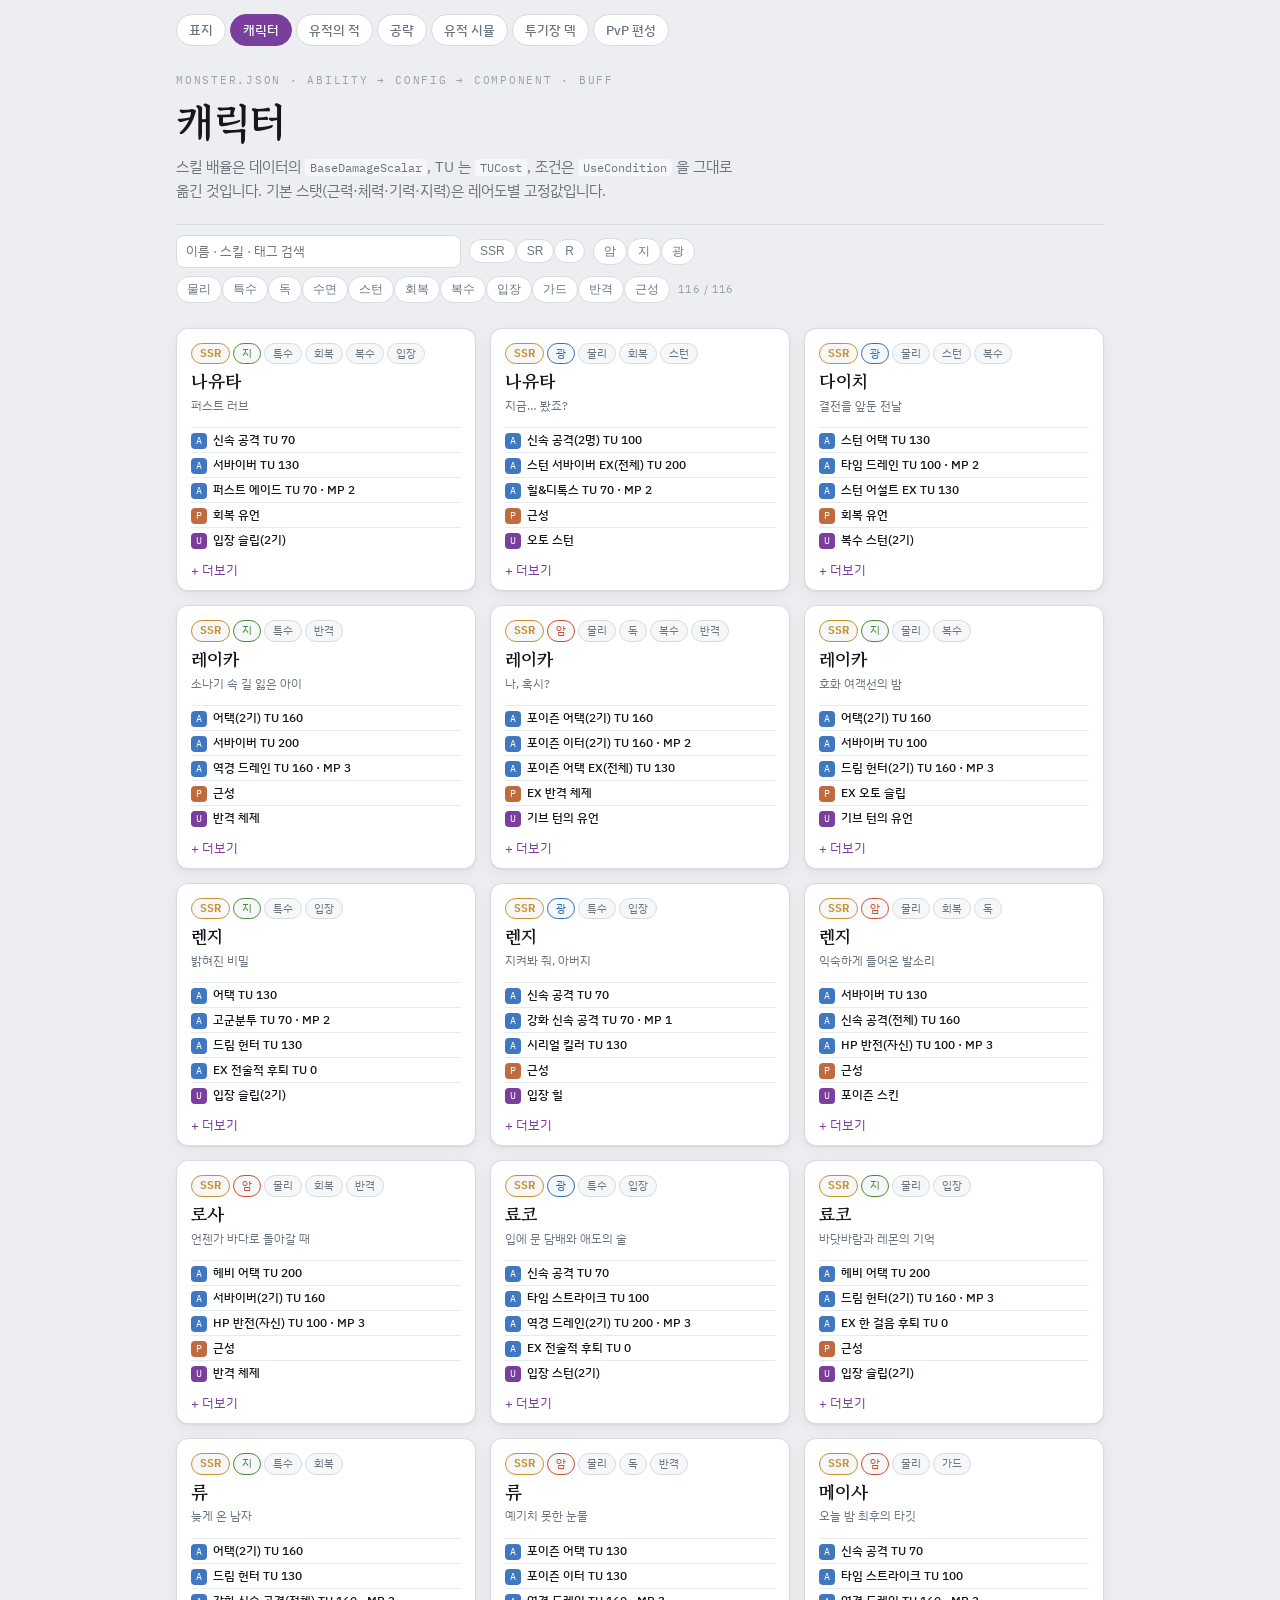
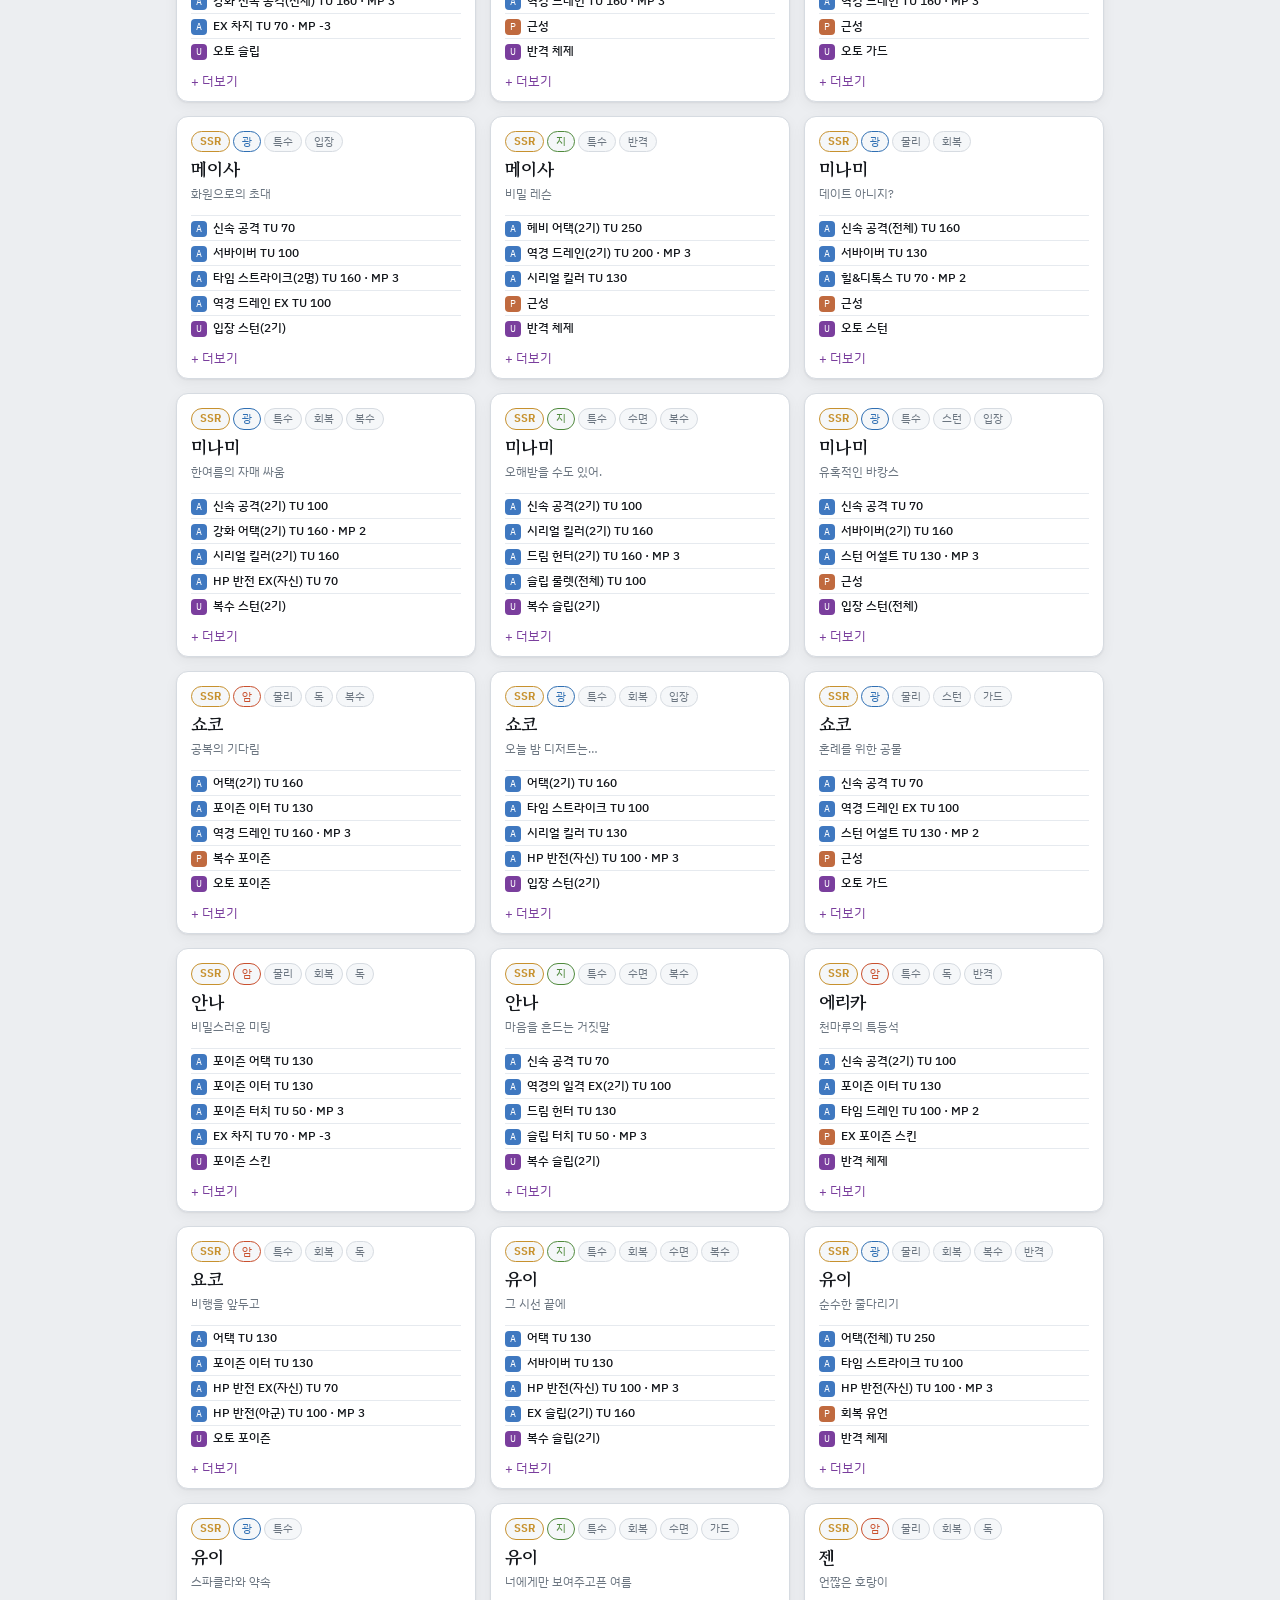
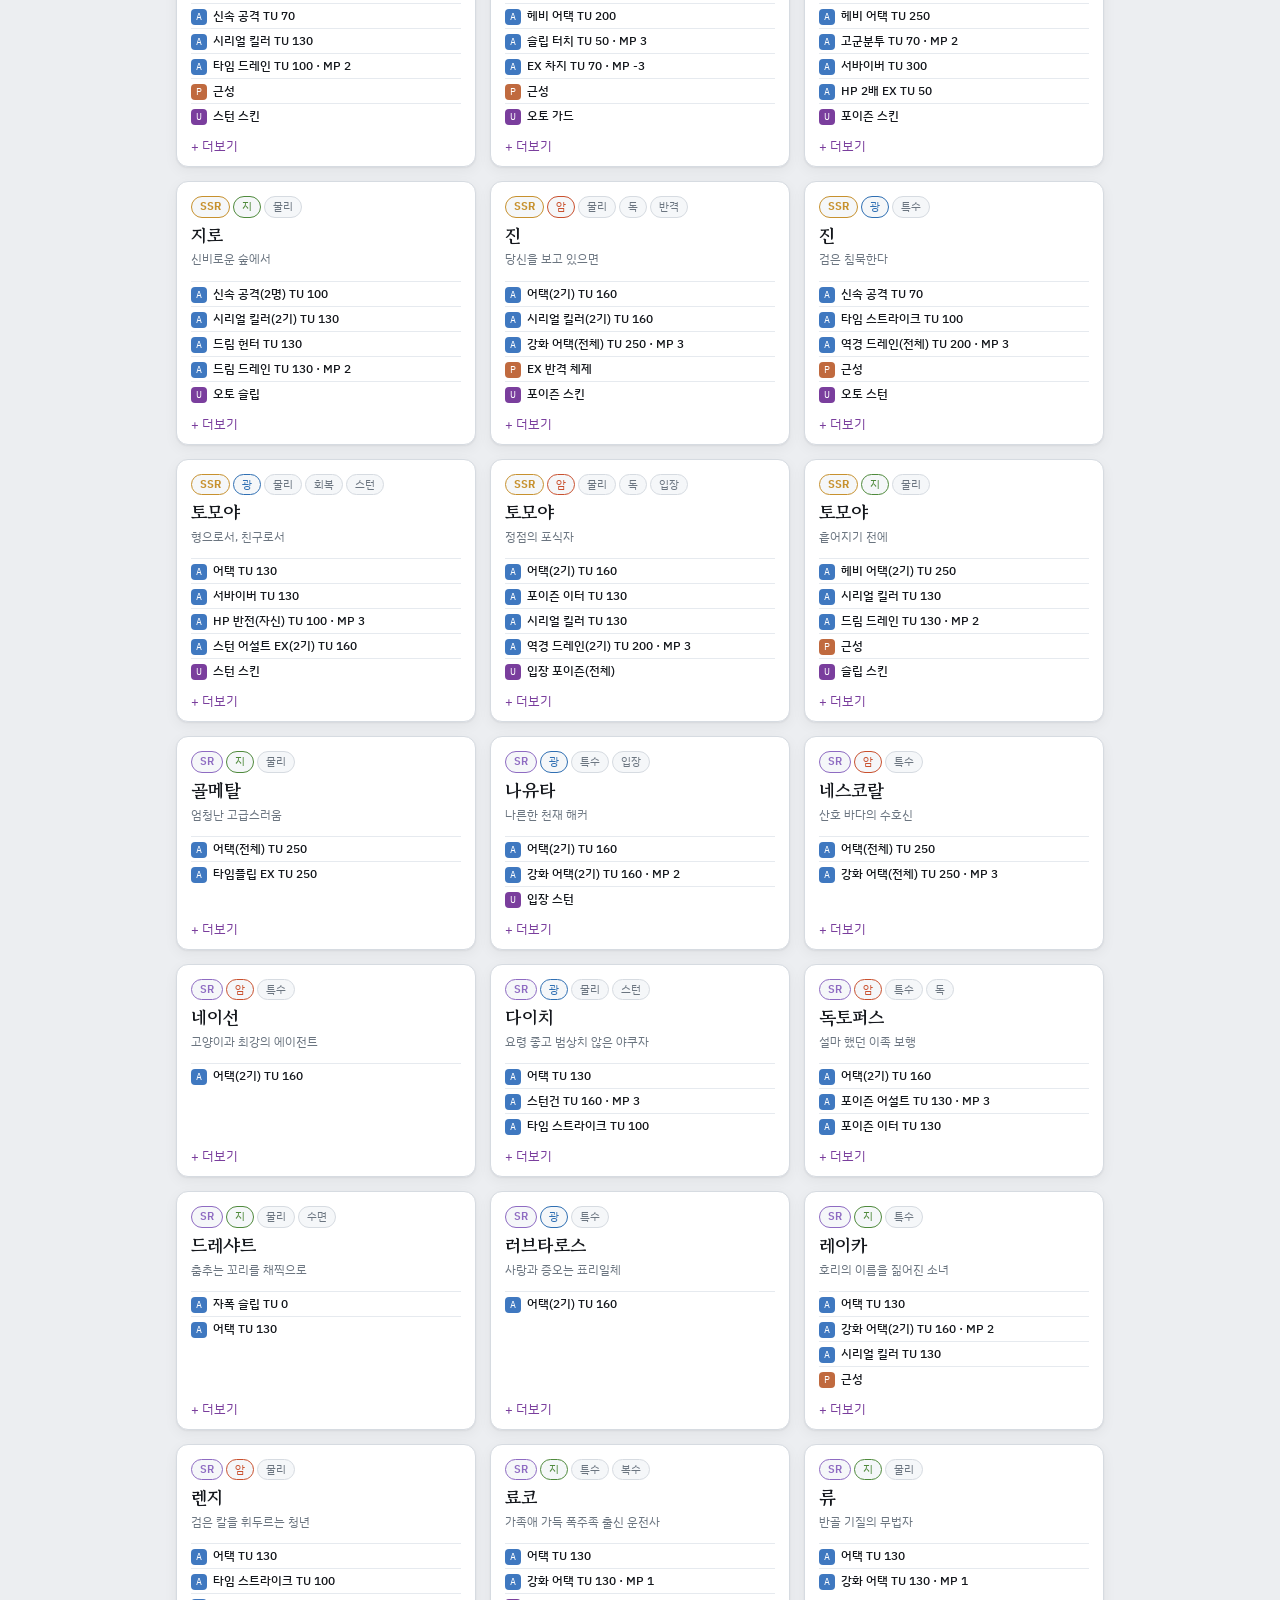
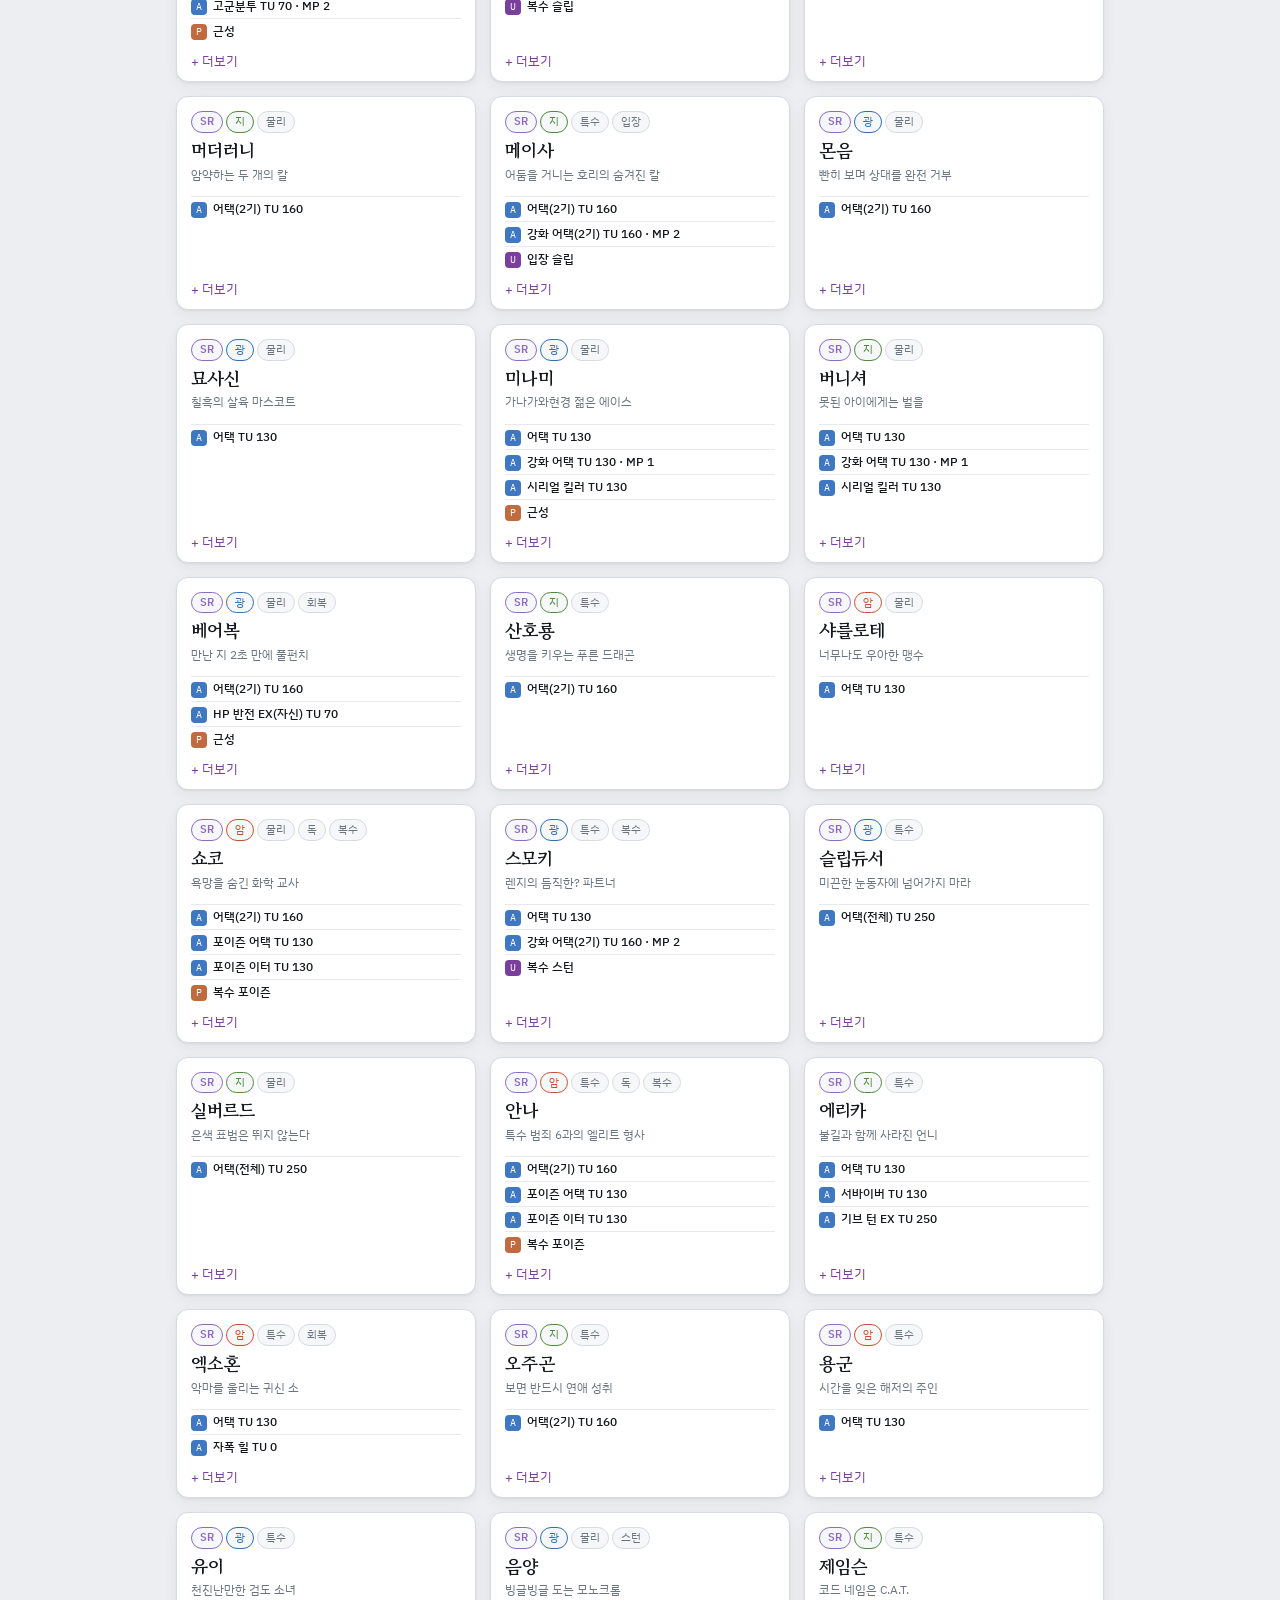
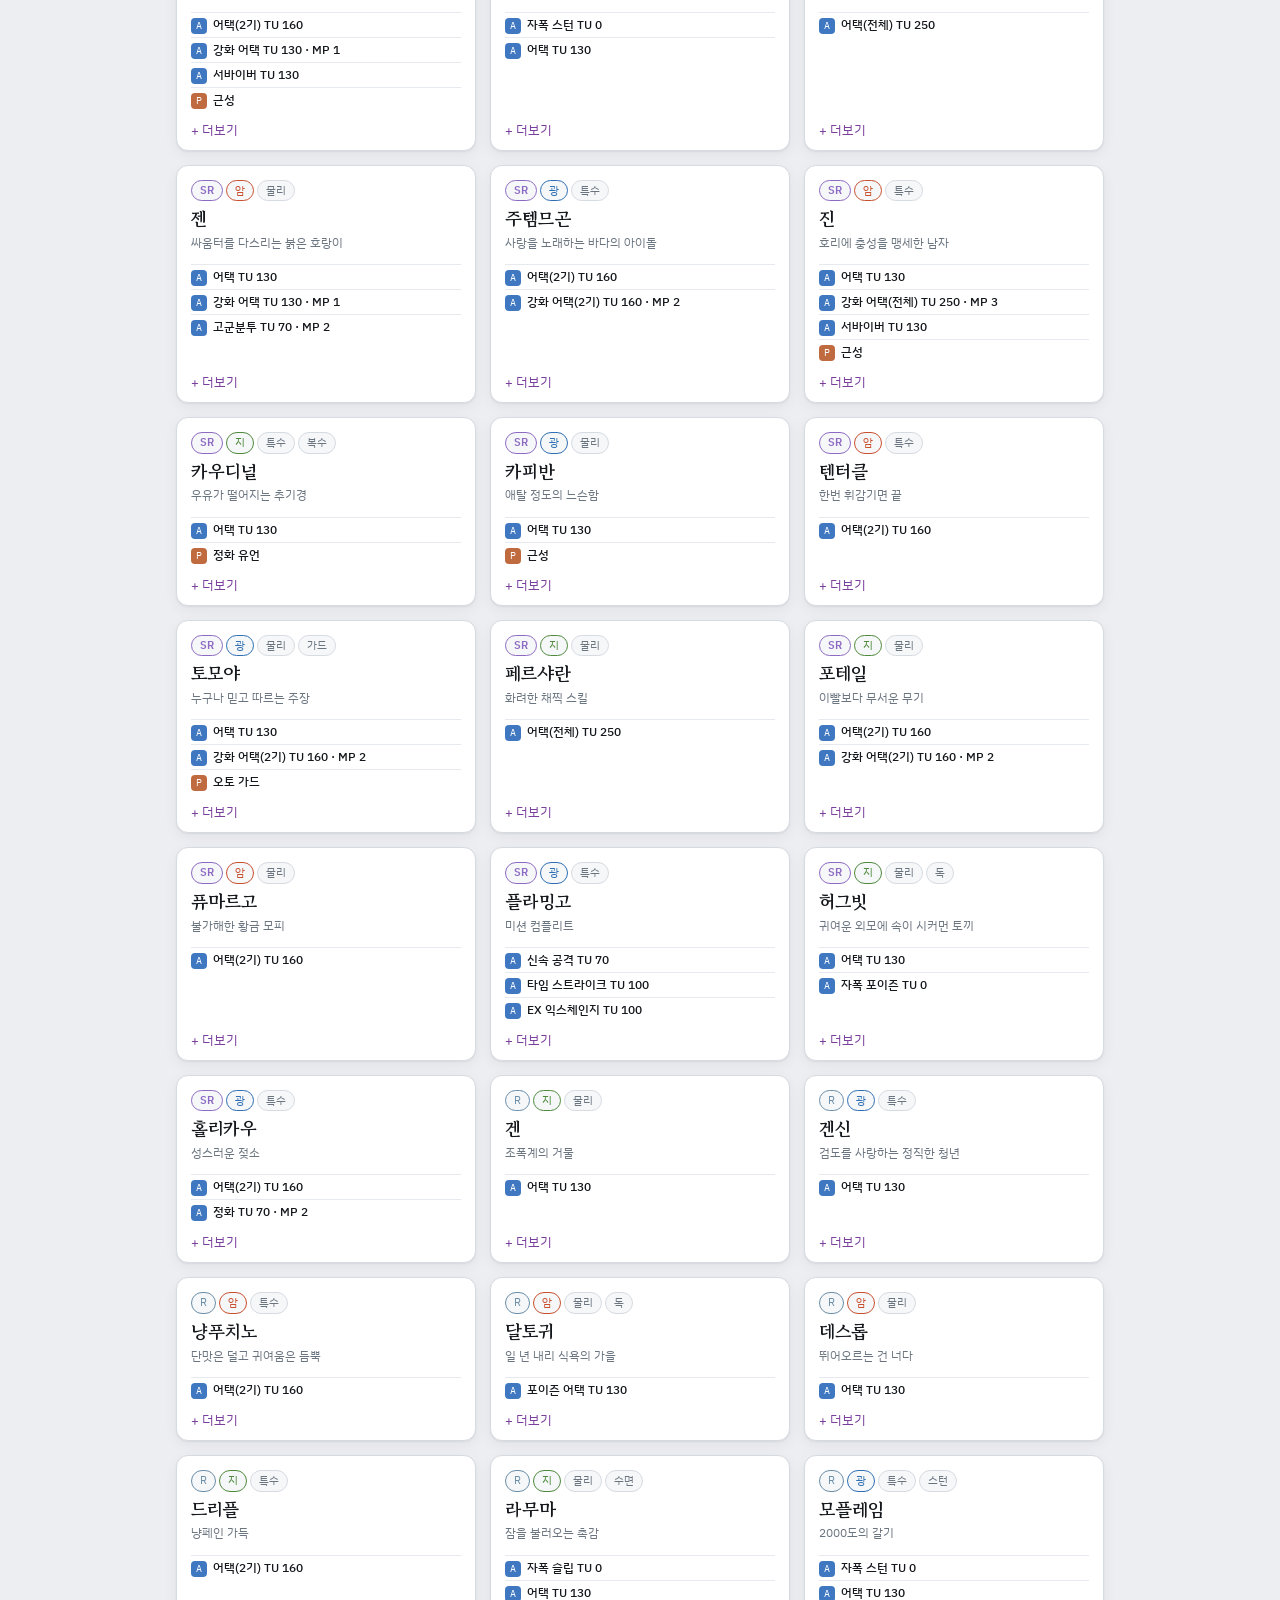
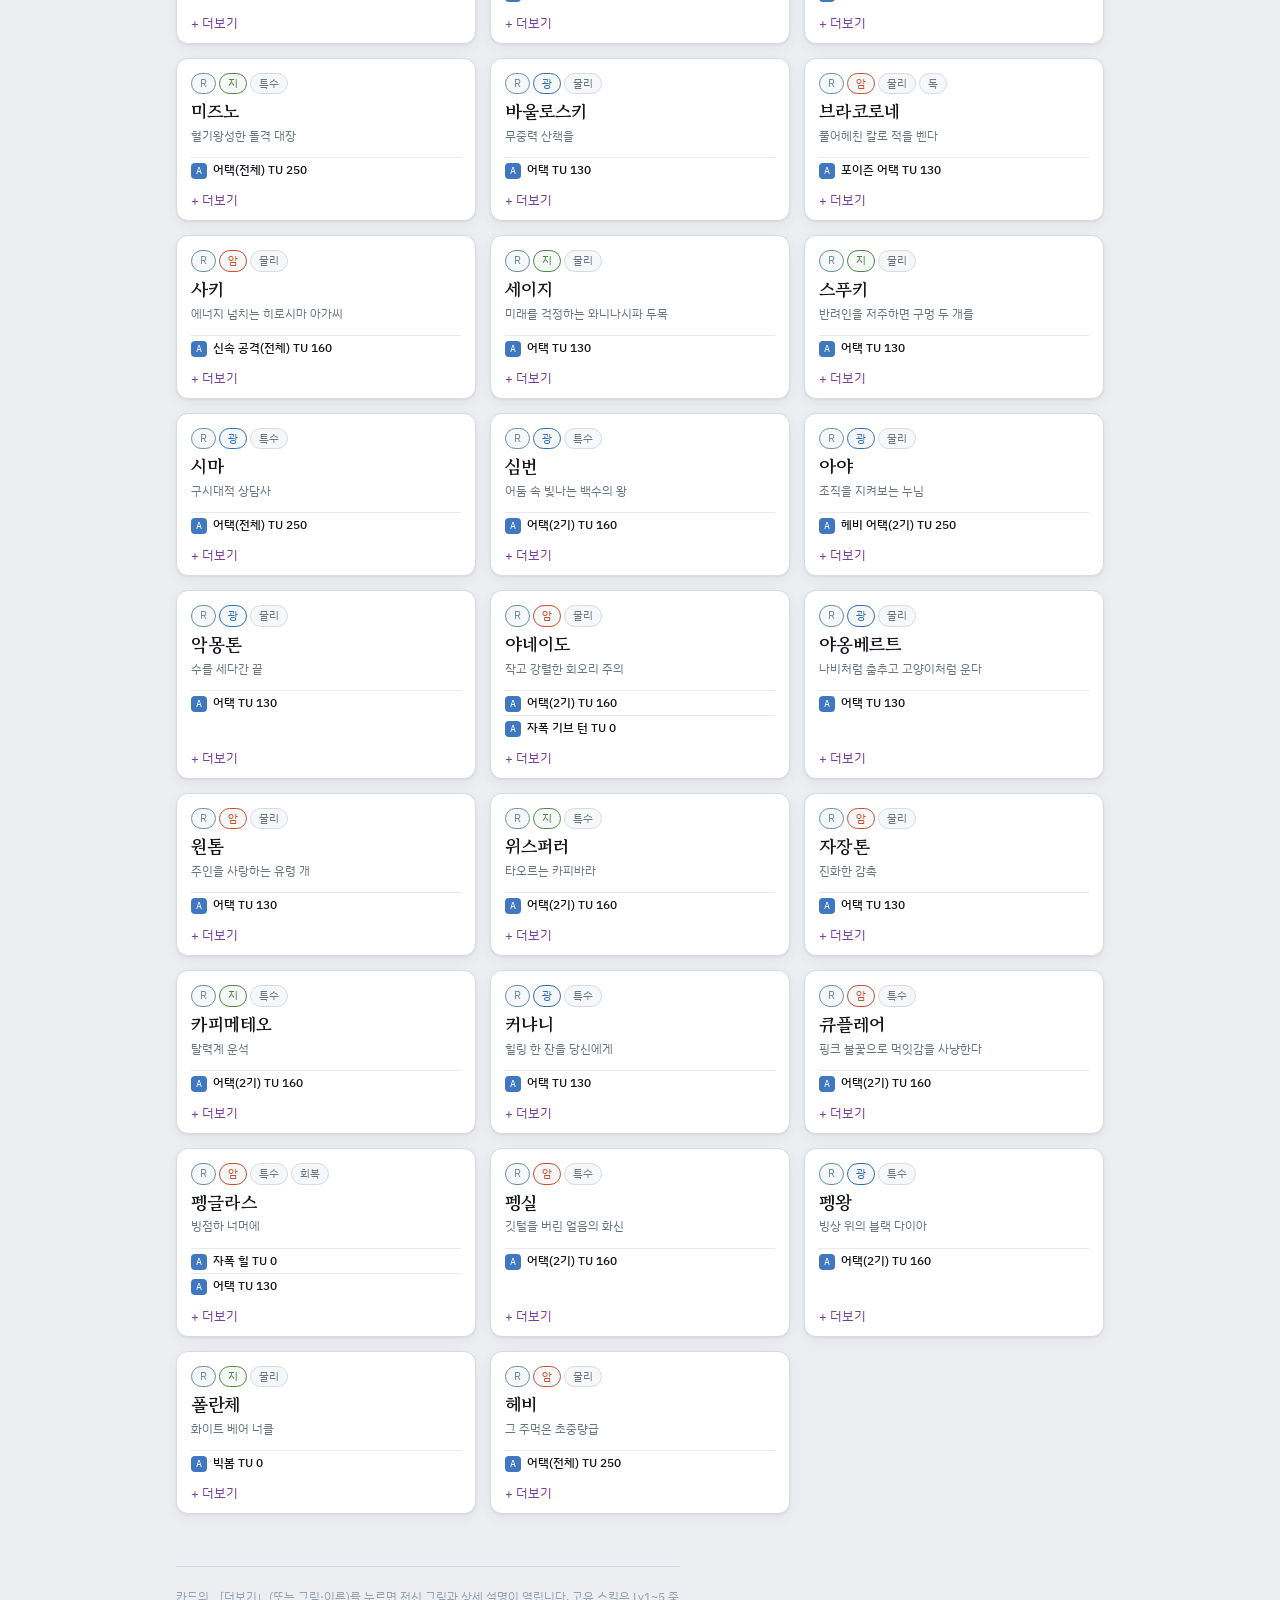
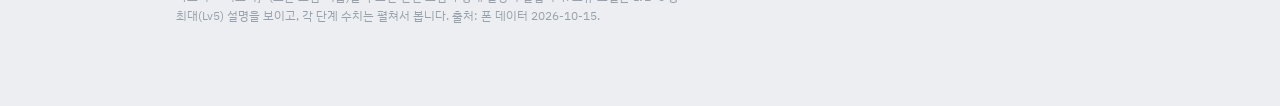
==== site/chars.html @ 56990142 "패러노이즈 유적·투기장 시뮬 — 엔진(실제 기록 69판 일치) · 편성 탐색 · 순서 비교 · 투기장 덱 · 검증용 기록 Co-Authored-By: Claude Opus 5.5 " ====
<!doctype html>
<html lang="ko">
<head>
<meta charset="utf-8">
<meta name="viewport" content="width=device-width,initial-scale=1">
<title>캐릭터 — 패러노이즈 자료실</title>
<link rel="stylesheet" href="https://fonts.googleapis.com/css2?family=Gowun+Batang:wght@400;700&family=IBM+Plex+Sans+KR:wght@400;500;600&family=IBM+Plex+Mono:wght@400;500&display=swap">
<link rel="stylesheet" href="style.css">
</head>
<body>
<div class="wrap">
<header>
  <p class="eyebrow">Monster.json · Ability → Config → Component · Buff</p>
  <h1>캐릭터</h1>
  <p class="lede">스킬 배율은 데이터의 <code>BaseDamageScalar</code>, TU 는 <code>TUCost</code>, 조건은 <code>UseCondition</code> 을 그대로 옮긴 것입니다. 기본 스탯(근력·체력·기력·지력)은 레어도별 고정값입니다.</p>
</header>
<div class="bar">
  <input id="q" placeholder="이름 · 스킬 · 태그 검색" style="min-width:200px">
  <span id="rar"></span><span id="ele"></span><span id="role"></span>
  <span class="tag" id="cnt"></span>
</div>
<div class="grid" id="grid"></div>
<footer>카드의 「더보기」(또는 그림·이름)를 누르면 전신 그림과 상세 설명이 열립니다. 고유 스킬은 Lv1~5 중 최대(Lv5) 설명을 보이고, 각 단계 수치는 펼쳐서 봅니다. 출처: 폰 데이터 2026-10-15.</footer>
</div>
<script src="src.js"></script>
<script src="nav.js"></script>
<script src="modal.js"></script>
<script src="chars.js"></script>
</body>
</html>
---- site/style.css ----
:root{
  --ground:#ECEEF1; --surface:#FFFFFF; --raised:#F5F7F9;
  --ink:#14171C; --body:#39414B; --muted:#6B7580; --faint:#98A1AB;
  --line:#D6DBE1; --line-soft:#E6EAEF; --accent:#7A3E9D;
  --fire:#C9502E; --water:#2F6FB3; --earth:#4F8A3C; --light:#B89A2A; --dark:#5C4A8A;
  --ssr:#C7912E; --sr:#8E6BC2; --r:#6B8EA8;
  --shadow:0 1px 2px rgba(20,23,28,.06),0 4px 14px rgba(20,23,28,.05);
}
@media (prefers-color-scheme:dark){:root:not([data-theme="light"]){
  --ground:#0E1115; --surface:#171B22; --raised:#1E242C;
  --ink:#EDF0F4; --body:#C2CAD3; --muted:#8B95A0; --faint:#69737E;
  --line:#2A313A; --line-soft:#222831; --accent:#C58FE6;
  --fire:#F07A55; --water:#6FA6E6; --earth:#7FC06A; --light:#E5C85A; --dark:#A08BD6;
  --ssr:#E8B65A; --sr:#B79BE0; --r:#9BBBD2;
  --shadow:0 1px 2px rgba(0,0,0,.4),0 4px 14px rgba(0,0,0,.3);
}}
*{box-sizing:border-box}
html{-webkit-text-size-adjust:100%}
body{margin:0;background:var(--ground);color:var(--body);
  font-family:"IBM Plex Sans KR",system-ui,-apple-system,"Malgun Gothic",sans-serif;
  font-size:14px;line-height:1.6;-webkit-font-smoothing:antialiased}
.wrap{max-width:960px;margin:0 auto;padding:0 16px 80px}
.topnav{display:flex;gap:4px;padding:14px 0 0;flex-wrap:wrap}
.topnav a{font-size:12.5px;font-weight:500;color:var(--muted);text-decoration:none;
  padding:5px 12px;border:1px solid var(--line);border-radius:99px;background:var(--surface)}
.topnav a:hover{color:var(--ink);border-color:var(--accent)}
.topnav a.here{background:var(--accent);color:#fff;border-color:var(--accent)}
header{padding:26px 0 22px;border-bottom:1px solid var(--line)}
.eyebrow{font-family:"IBM Plex Mono",monospace;font-size:11px;letter-spacing:.16em;text-transform:uppercase;color:var(--faint);margin:0 0 8px}
h1{font-family:"Gowun Batang",Georgia,serif;font-weight:700;font-size:clamp(26px,5vw,42px);line-height:1.14;color:var(--ink);margin:0 0 10px;letter-spacing:-.01em}
h2{font-family:"Gowun Batang",Georgia,serif;font-size:20px;color:var(--ink);margin:36px 0 10px}
h3{font-size:15px;color:var(--ink);margin:22px 0 8px}
.lede{margin:0;max-width:62ch;color:var(--muted);font-size:14.5px}
.cards{display:grid;grid-template-columns:repeat(auto-fit,minmax(240px,1fr));gap:14px;margin-top:28px}
a.card{display:block;text-decoration:none;color:inherit;background:var(--surface);border:1px solid var(--line);border-radius:12px;padding:18px 20px;box-shadow:var(--shadow)}
a.card:hover{border-color:var(--accent)}
.card h2{font-size:19px;margin:0 0 6px}
.card p{margin:0 0 10px;font-size:13.5px;color:var(--muted)}
.figs{display:flex;flex-wrap:wrap;gap:6px 18px}
.fig{display:flex;flex-direction:column}
.fig b{font-family:"IBM Plex Mono",monospace;font-size:17px;font-weight:500;color:var(--ink);font-variant-numeric:tabular-nums;line-height:1.2}
.fig span{font-size:10.5px;letter-spacing:.05em;color:var(--faint)}
table{width:100%;border-collapse:collapse;font-size:13px;background:var(--surface);border:1px solid var(--line);border-radius:10px;overflow:hidden}
th,td{text-align:left;padding:7px 10px;border-top:1px solid var(--line-soft);vertical-align:top}
th{background:var(--raised);color:var(--muted);font-weight:600;font-size:11.5px;letter-spacing:.05em;border-top:0}
td.mono,.mono{font-family:"IBM Plex Mono",monospace;font-variant-numeric:tabular-nums}
.note{margin-top:12px;font-size:12.5px;color:var(--faint);max-width:70ch}
code{font-family:"IBM Plex Mono",monospace;font-size:12px;background:var(--raised);padding:1px 5px;border-radius:4px;color:var(--muted)}
footer{margin-top:52px;padding-top:20px;border-top:1px solid var(--line);font-size:12px;color:var(--faint);max-width:72ch}
.chip{display:inline-block;font-size:11px;padding:1px 8px;border-radius:99px;border:1px solid var(--line);color:var(--muted);white-space:nowrap;margin:0 3px 3px 0;background:var(--raised)}
.chip.Fire{color:var(--fire);border-color:var(--fire)} .chip.Water{color:var(--water);border-color:var(--water)}
.chip.Earth{color:var(--earth);border-color:var(--earth)} .chip.Light{color:var(--light);border-color:var(--light)} .chip.Dark{color:var(--dark);border-color:var(--dark)}
.chip.SSR{color:var(--ssr);border-color:var(--ssr);font-weight:700} .chip.SR{color:var(--sr);border-color:var(--sr);font-weight:600} .chip.R{color:var(--r);border-color:var(--r)}
.bar{position:sticky;top:0;z-index:5;background:var(--ground);padding:10px 0;display:flex;gap:8px;flex-wrap:wrap;align-items:center;border-bottom:1px solid var(--line-soft)}
.bar input,.bar select{font:inherit;font-size:13px;padding:5px 9px;border:1px solid var(--line);border-radius:8px;background:var(--surface);color:var(--ink)}
.bar .tog{font-size:12px;padding:4px 10px;border-radius:99px;border:1px solid var(--line);background:var(--surface);color:var(--muted);cursor:pointer}
.bar .tog.on{background:var(--accent);color:#fff;border-color:var(--accent)}
.grid{display:grid;grid-template-columns:repeat(auto-fill,minmax(225px,1fr));gap:14px;margin-top:14px}
.ch{background:var(--surface);border:1px solid var(--line);border-radius:12px;padding:14px 16px;box-shadow:var(--shadow)}
.ch{display:flex;flex-direction:column;padding:0;overflow:hidden}
.ch .pt{display:block;width:100%;aspect-ratio:4/3;object-fit:cover;object-position:50% 12%;border-bottom:1px solid var(--line-soft);background:var(--raised)}
.ch .bd{flex:1;min-width:0;padding:12px 14px 10px;display:flex;flex-direction:column}
.ch .sum{margin:6px 0 0;padding:0;list-style:none;font-size:12px;line-height:1.45;color:var(--muted)}
.ch .sum li{display:flex;gap:6px;padding:3px 0;border-top:1px solid var(--line-soft);align-items:baseline}
.ch .sum .pa{flex:none;font-family:"IBM Plex Mono",monospace;font-size:10px;padding:0 5px;border-radius:4px;color:#fff;line-height:16px}
.ch .sum .pa.A{background:#3F78C0} .ch .sum .pa.P{background:#C06A3F} .ch .sum .pa.U{background:var(--accent)}
.ch .sum .t{color:var(--ink);font-weight:500}
.ch .more{margin-top:auto;padding:8px 0 0;color:var(--accent);background:none;border:0;cursor:pointer;text-align:left;font:inherit;font-size:12.5px}
.ch .more:hover{text-decoration:underline}
.ov{position:fixed;inset:0;z-index:50;background:rgba(10,12,16,.62);display:flex;align-items:center;justify-content:center;padding:18px}
.ov[hidden]{display:none}
.md{position:relative;background:var(--surface);border:1px solid var(--line);border-radius:14px;box-shadow:0 18px 60px rgba(0,0,0,.35);width:min(1040px,100%);max-height:92vh;display:flex;overflow:hidden}
.md .x{position:absolute;top:8px;right:10px;z-index:2;width:34px;height:34px;border-radius:50%;border:1px solid var(--line);background:var(--surface);color:var(--ink);font-size:20px;line-height:1;cursor:pointer}
.md .mimg{flex:0 0 42%;background:var(--raised);display:flex;align-items:center;justify-content:center;border-right:1px solid var(--line-soft)}
.md .mimg img{width:100%;height:100%;max-height:92vh;object-fit:contain;display:block}
.md .mbd{flex:1;min-width:0;overflow:auto;padding:18px 20px 22px}
.md .mbd .nm{font-family:"Gowun Batang",Georgia,serif;font-size:21px;color:var(--ink);font-weight:700}
.md .mbd .tt{font-size:12.5px;color:var(--muted);margin-bottom:8px}
.md .mbd .sk{margin:8px 0 0;padding:0;list-style:none;font-size:13px}
.md .mbd .sk li{padding:6px 0;border-top:1px solid var(--line-soft)}
.md .mbd .sk b{color:var(--ink);font-weight:600}
.md .mbd .sk .d{color:var(--body);display:block;white-space:pre-line}
.md .mbd .sk .m{font-family:"IBM Plex Mono",monospace;font-size:11px;color:var(--faint)}
.ch .nm{font-family:"Gowun Batang",Georgia,serif;font-size:18px;color:var(--ink);font-weight:700}
.ch .tt{font-size:12px;color:var(--muted);margin-bottom:6px}
.ch .sk{margin:6px 0 0;padding:0;list-style:none;font-size:12.5px}
.ch .sk li{padding:4px 0;border-top:1px solid var(--line-soft)}
.ch .sk b{color:var(--ink);font-weight:600}
.ch .sk .d{color:var(--muted);display:block;white-space:pre-line}
.ch .sk .m{font-family:"IBM Plex Mono",monospace;font-size:11px;color:var(--faint)}
.kv{display:flex;flex-wrap:wrap;gap:4px 14px;font-size:12px;color:var(--muted)}
.kv b{color:var(--ink);font-family:"IBM Plex Mono",monospace;font-weight:500}
.doc p{max-width:72ch}
.doc ul{padding-left:20px}
.doc li{margin:3px 0}
details{margin:8px 0}
summary{cursor:pointer;color:var(--accent);font-size:13px}
.tag{font-size:10.5px;color:var(--faint);letter-spacing:.04em}
@media (max-width:640px){.grid{grid-template-columns:repeat(2,1fr);gap:10px}.wrap{padding:0 12px 60px}.ch .bd{padding:10px 11px 8px}
.ov{padding:0;align-items:stretch}.md{flex-direction:column;width:100%;max-height:100vh;border-radius:0;border:0}.md .mimg{flex:none;height:58vh;border-right:0;border-bottom:1px solid var(--line-soft)}.md .mimg img{max-height:58vh}}
@media (max-width:380px){.grid{grid-template-columns:1fr}}
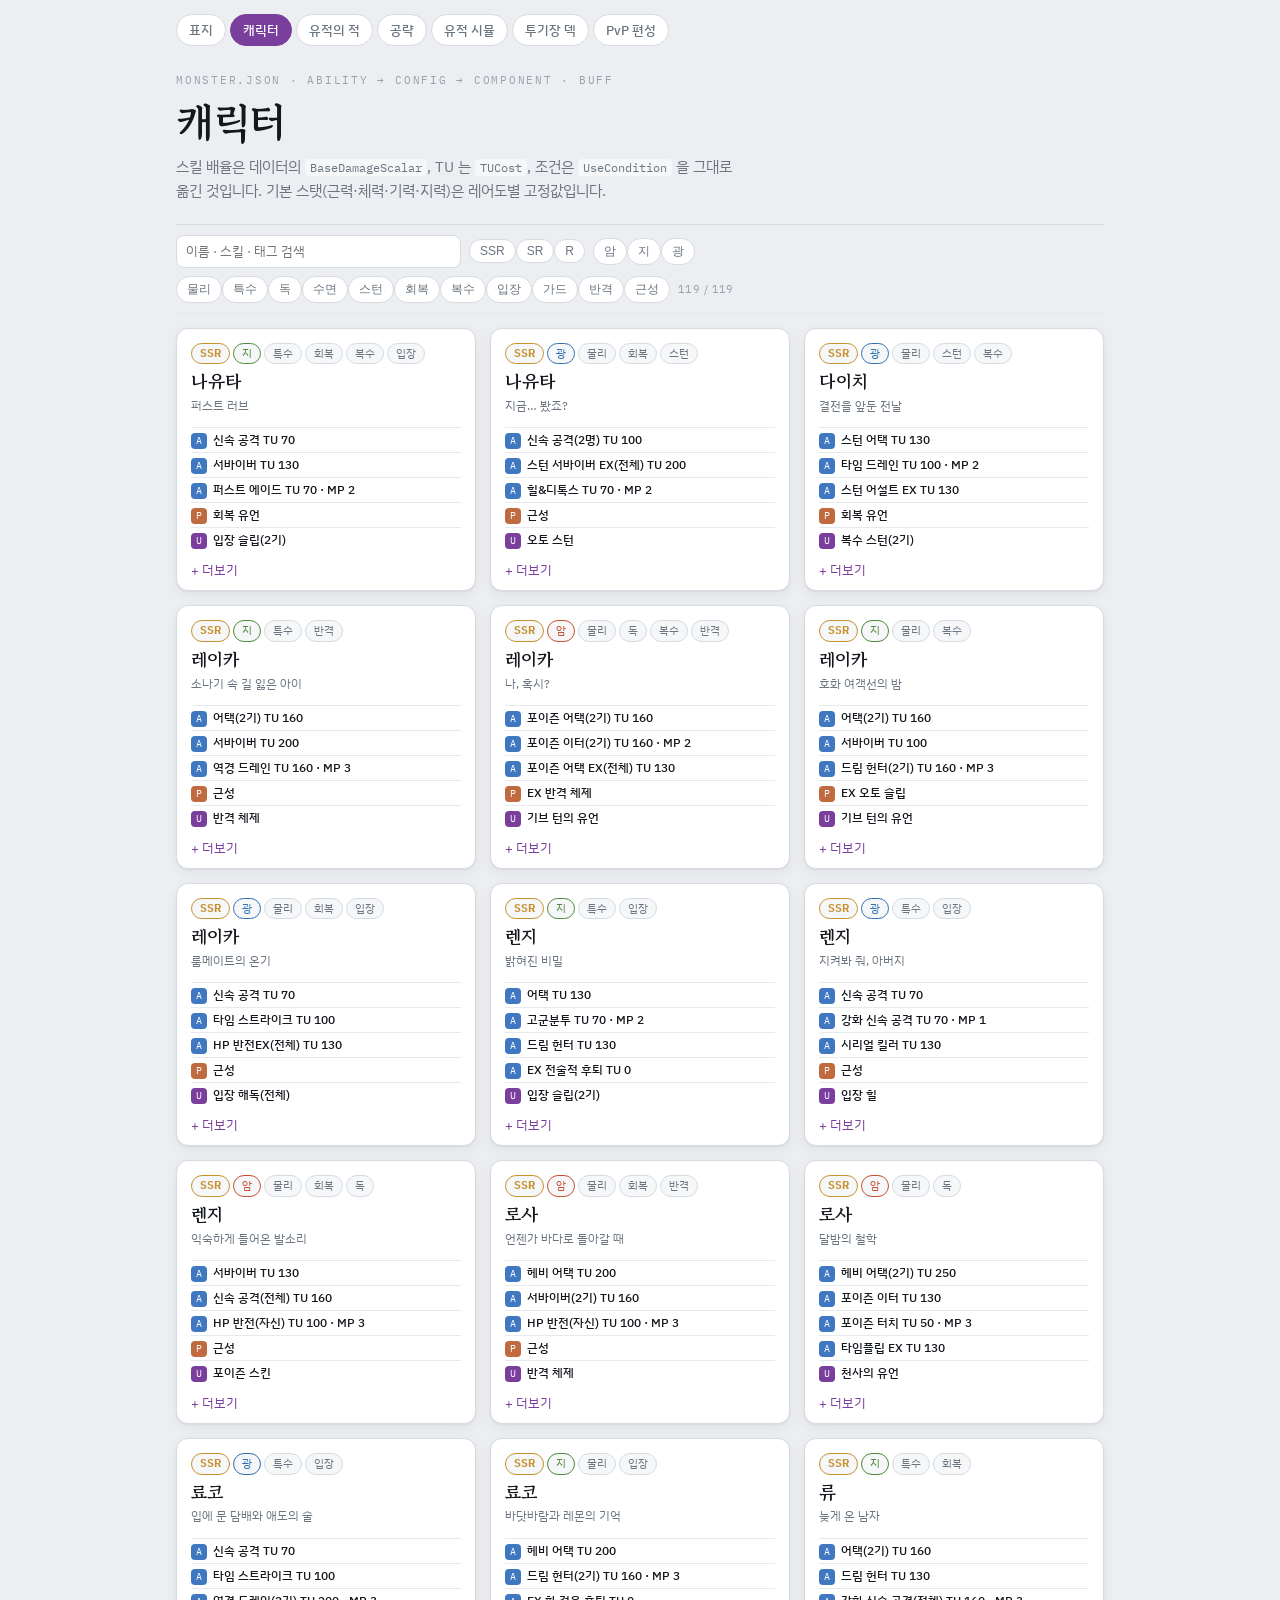
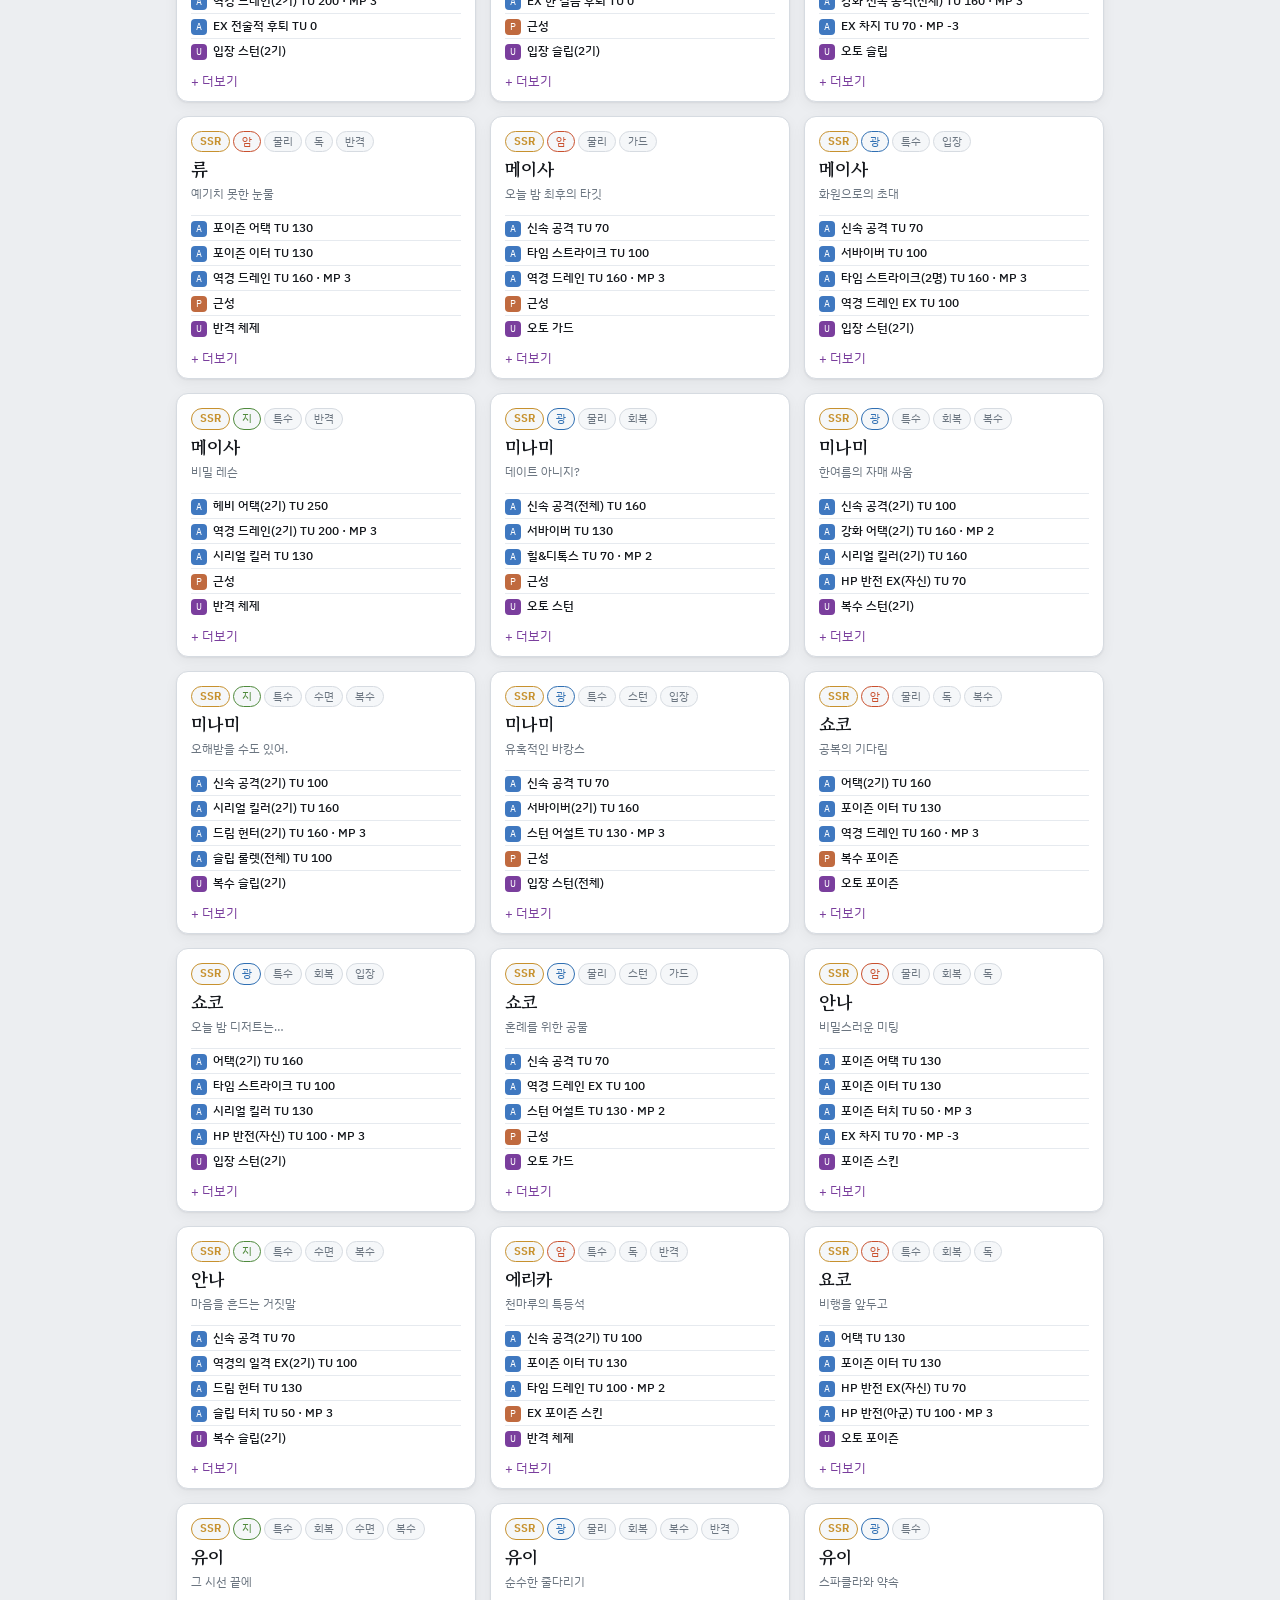
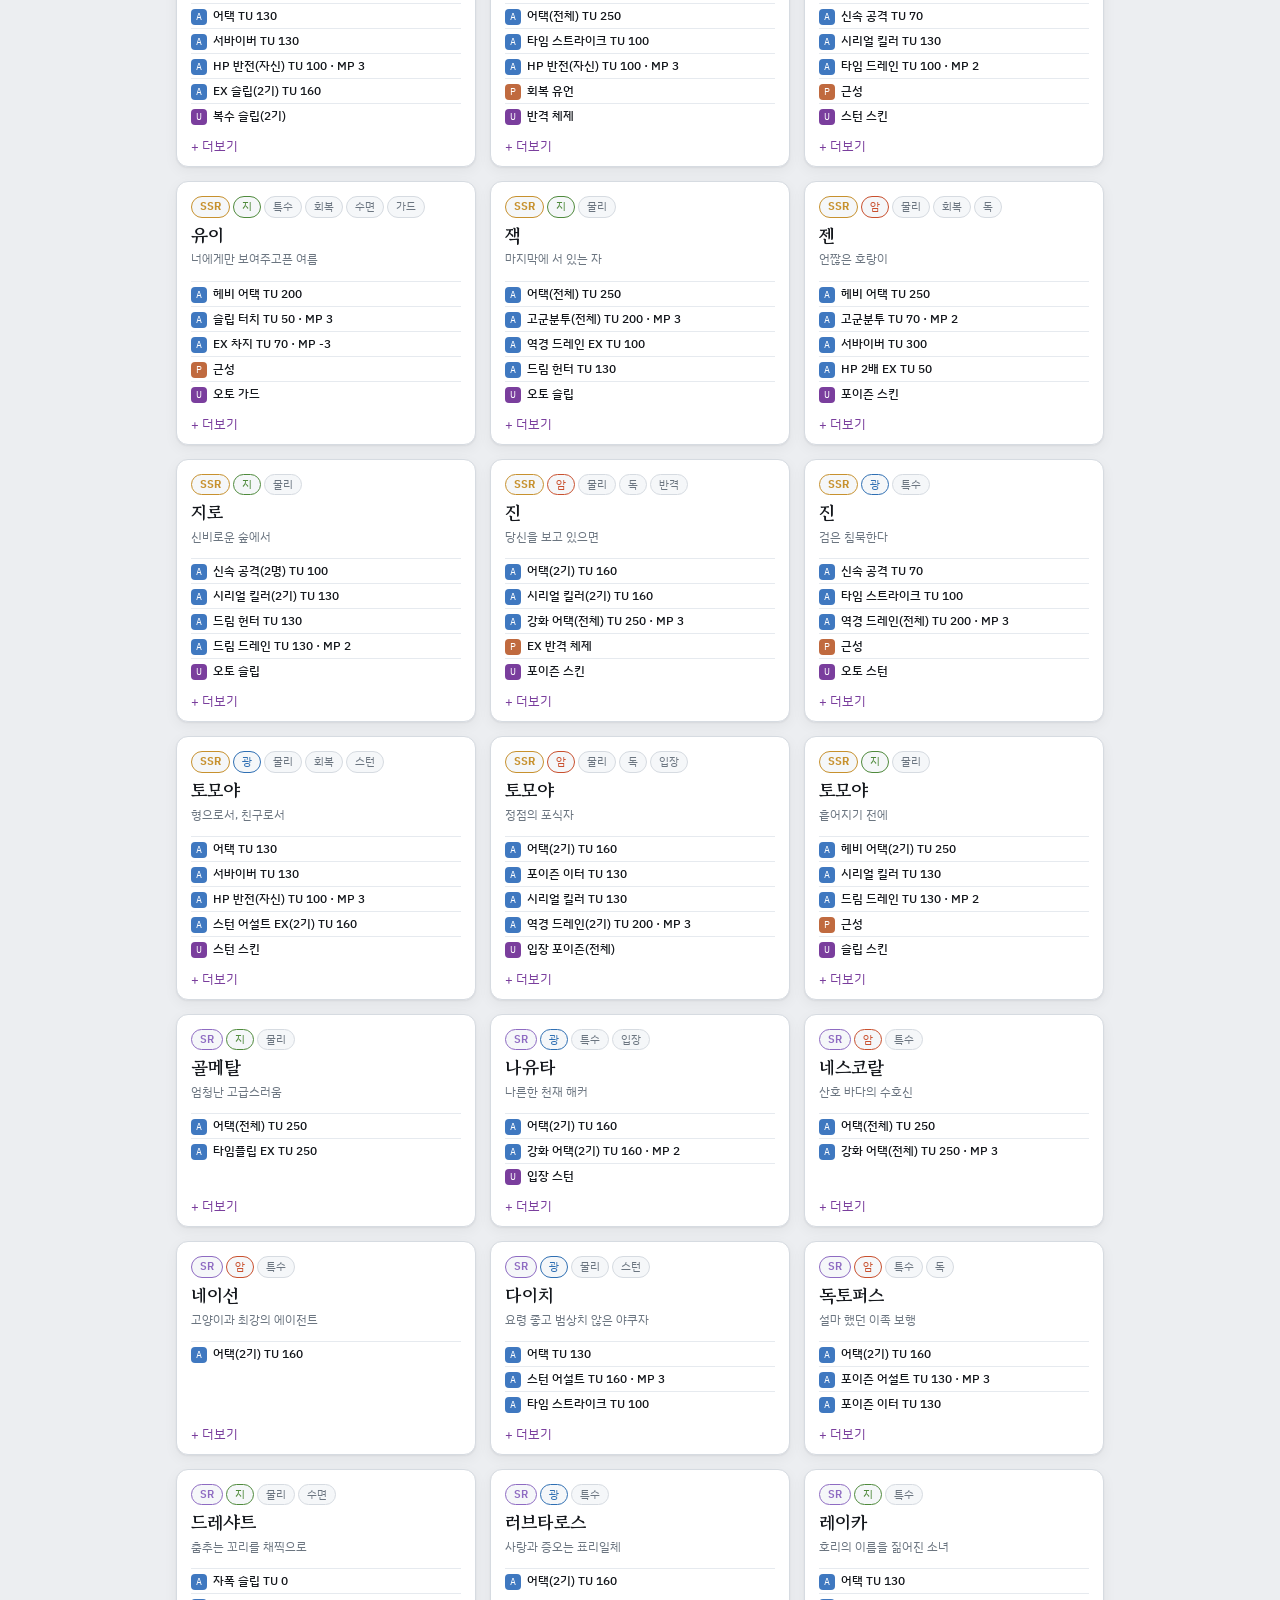
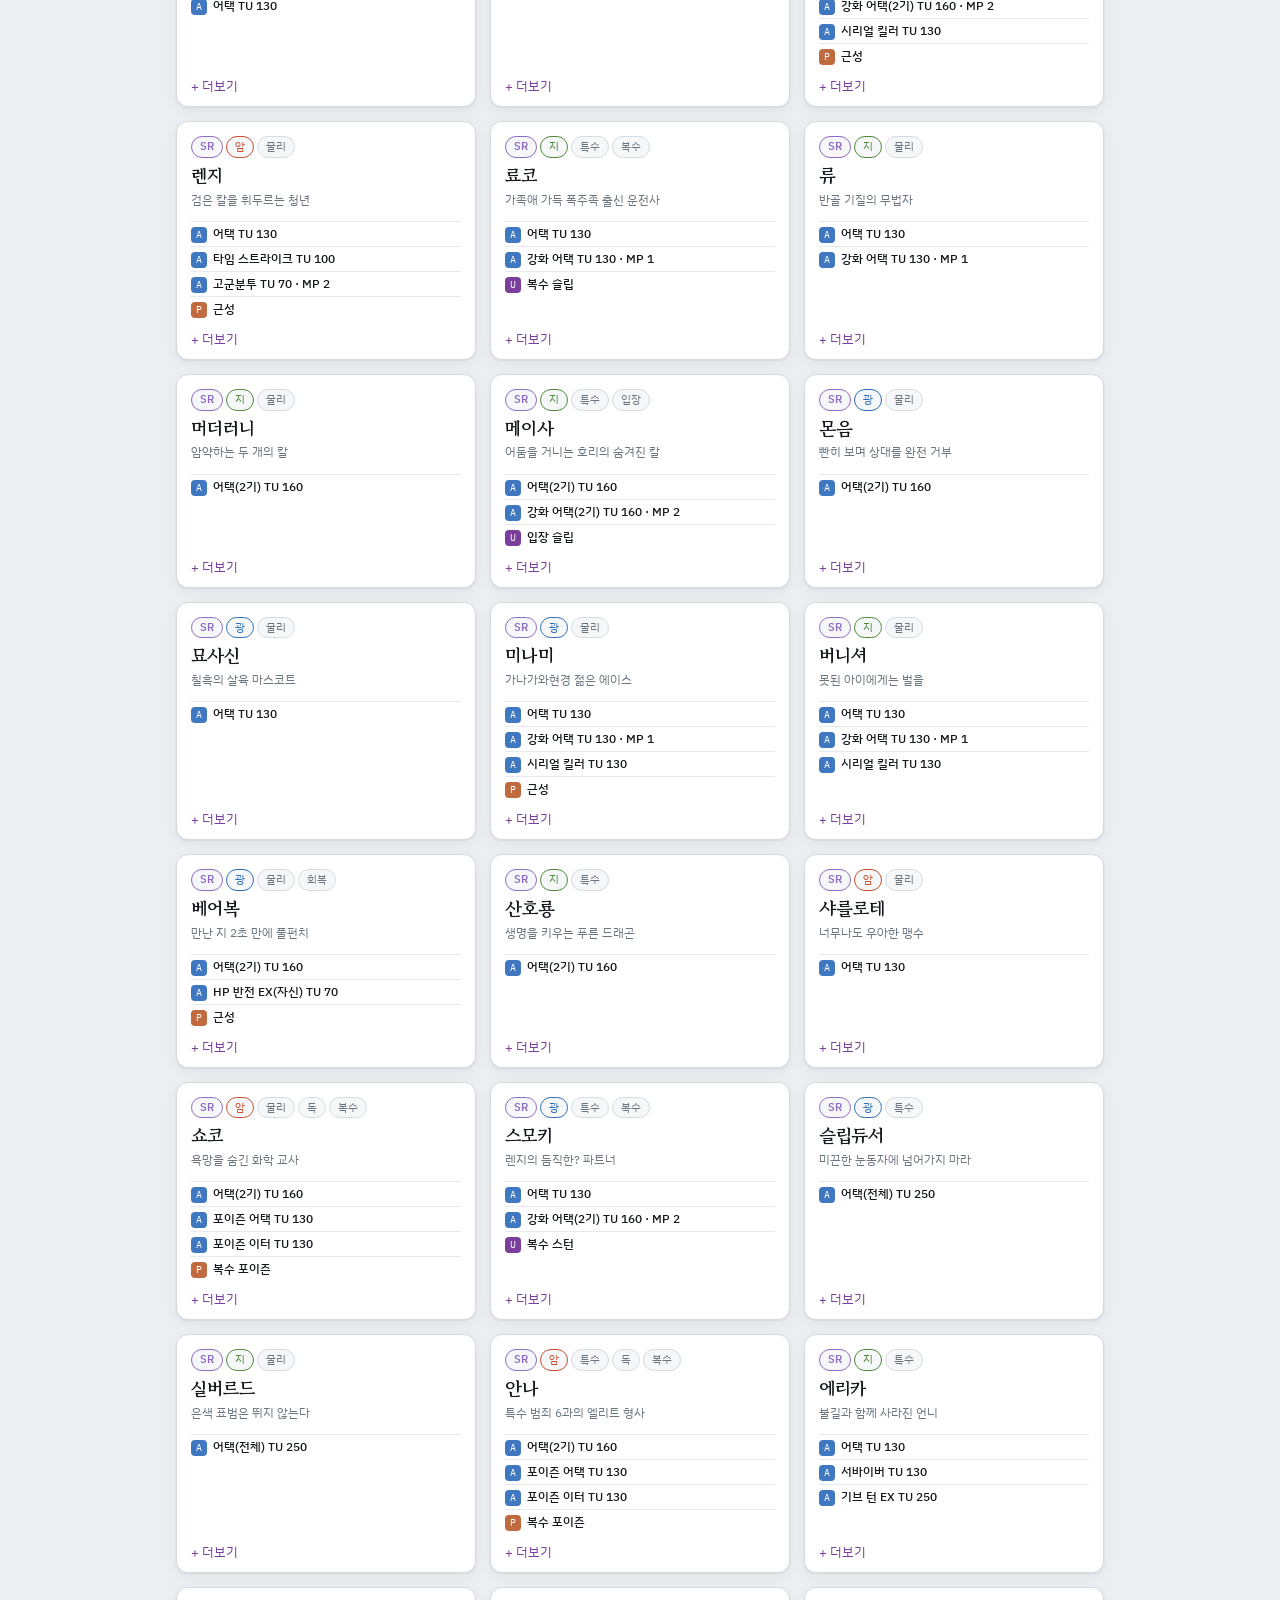
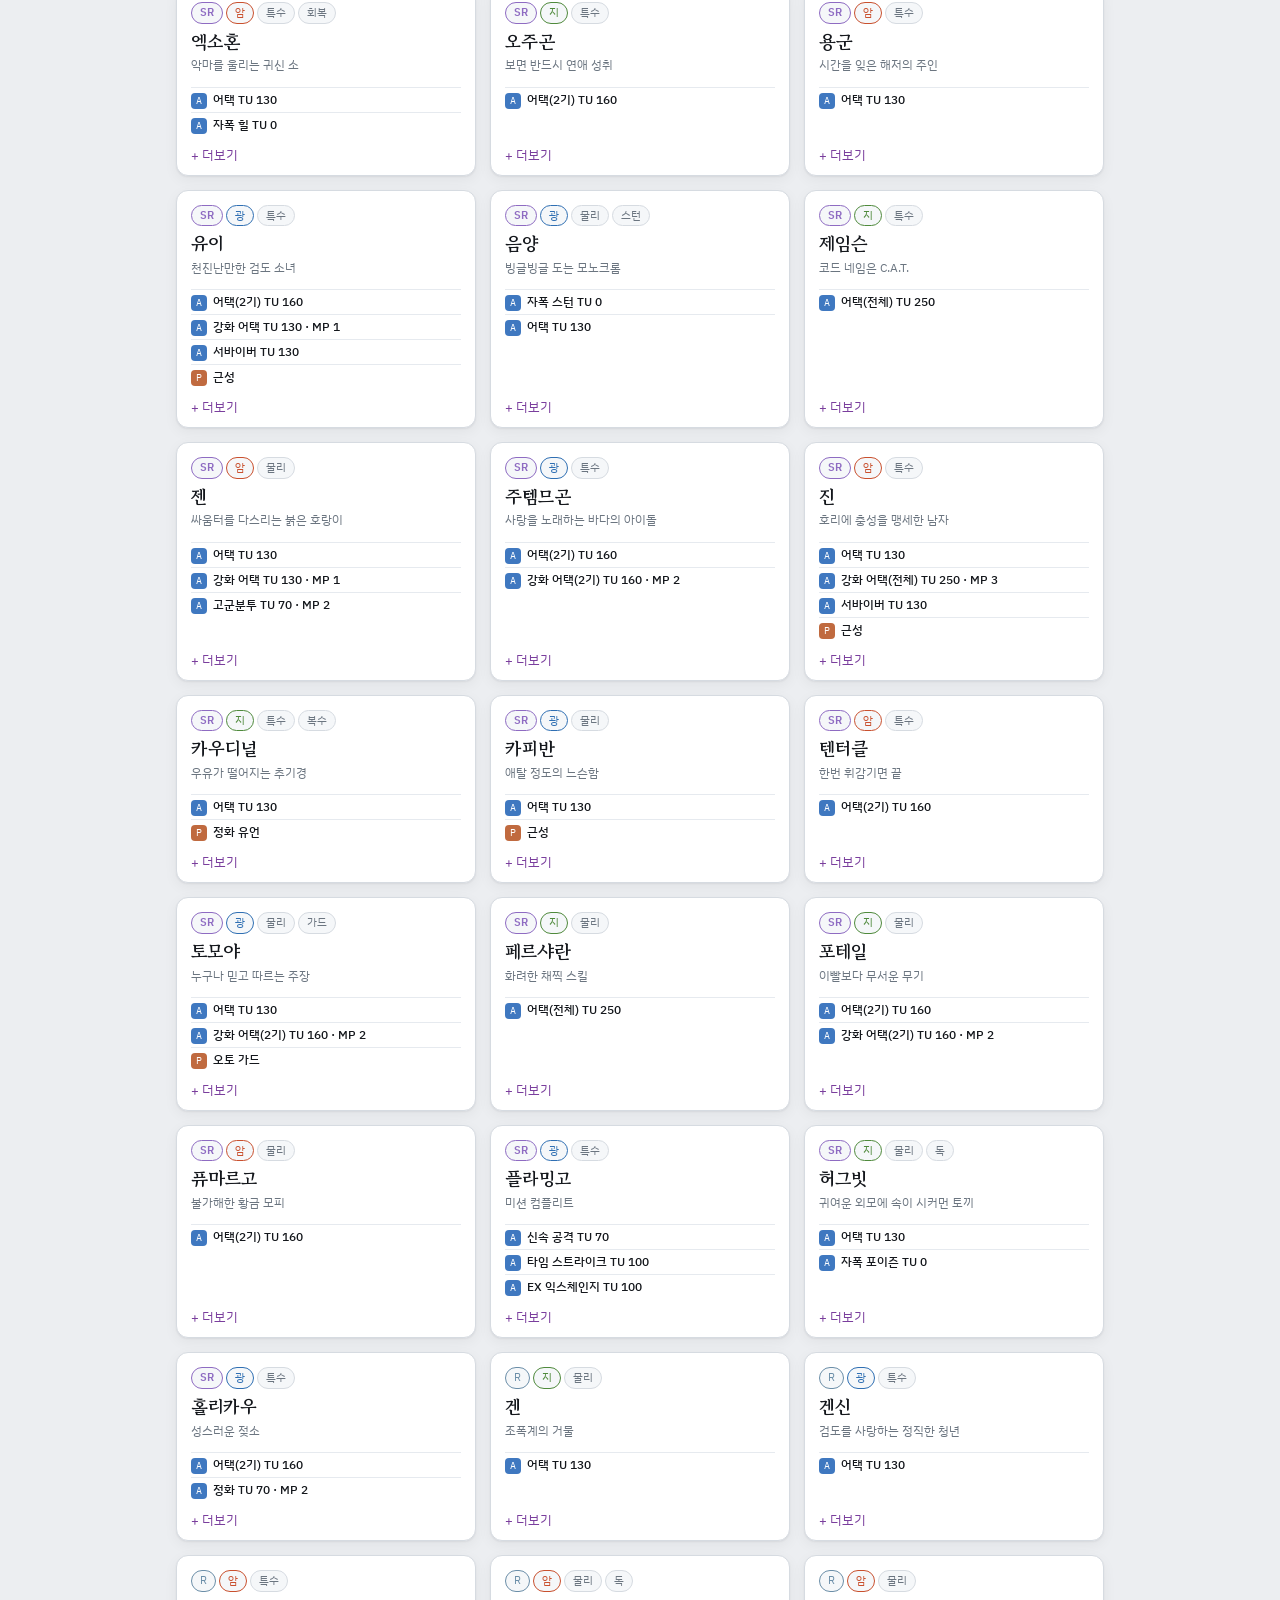
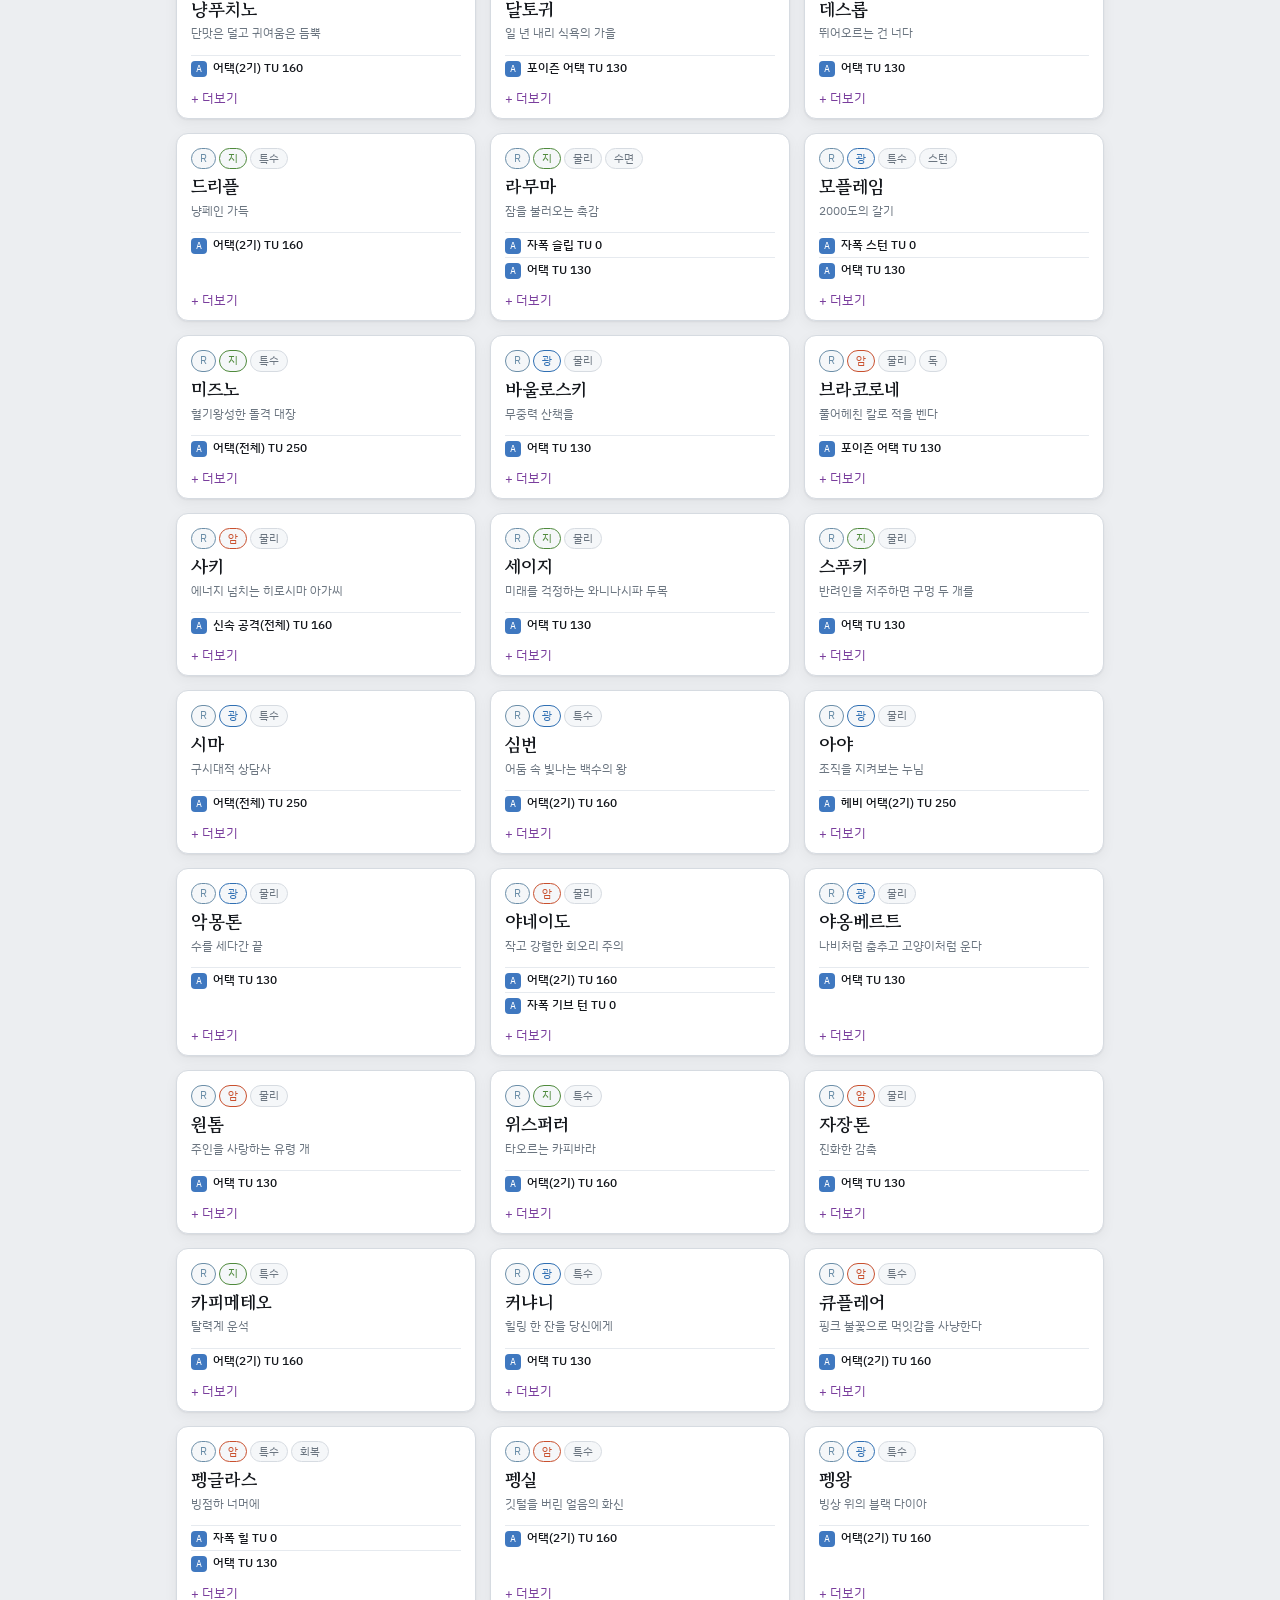
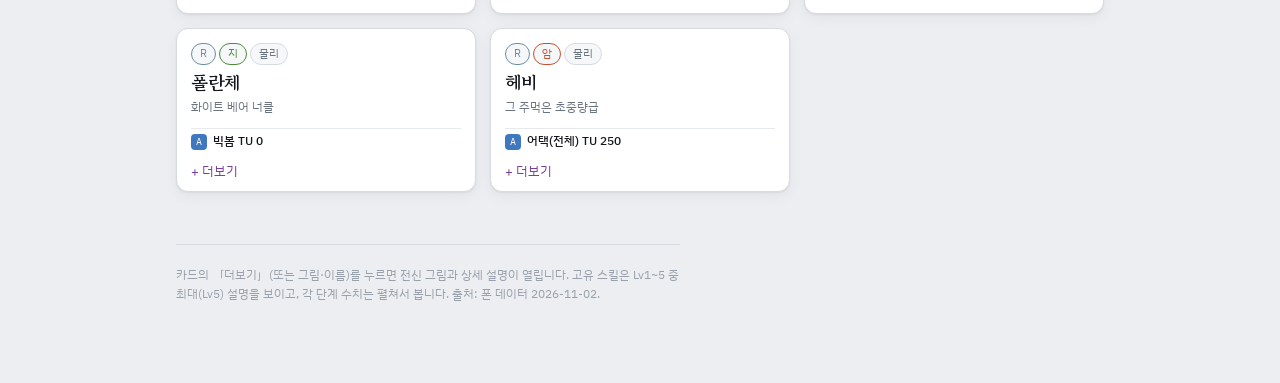
==== commit 0860528d: "최신 내용 반영 — 앱 1.3.1 로그인 · 편성 탐색 500판·상위 3개 검증 · 기록 104판 - api.py: 로그인 버전 1.3.1 · 요청 간격을 명령 사이에도 지킴 · " ====
--- a/site/chars.html
+++ b/site/chars.html
@@ -20,7 +20,7 @@
   <span class="tag" id="cnt"></span>
 </div>
 <div class="grid" id="grid"></div>
-<footer>카드의 「더보기」(또는 그림·이름)를 누르면 전신 그림과 상세 설명이 열립니다. 고유 스킬은 Lv1~5 중 최대(Lv5) 설명을 보이고, 각 단계 수치는 펼쳐서 봅니다. 출처: 폰 데이터 2026-10-15.</footer>
+<footer>카드의 「더보기」(또는 그림·이름)를 누르면 전신 그림과 상세 설명이 열립니다. 고유 스킬은 Lv1~5 중 최대(Lv5) 설명을 보이고, 각 단계 수치는 펼쳐서 봅니다. 출처: 폰 데이터 2026-11-02.</footer>
 </div>
 <script src="src.js"></script>
 <script src="nav.js"></script>
